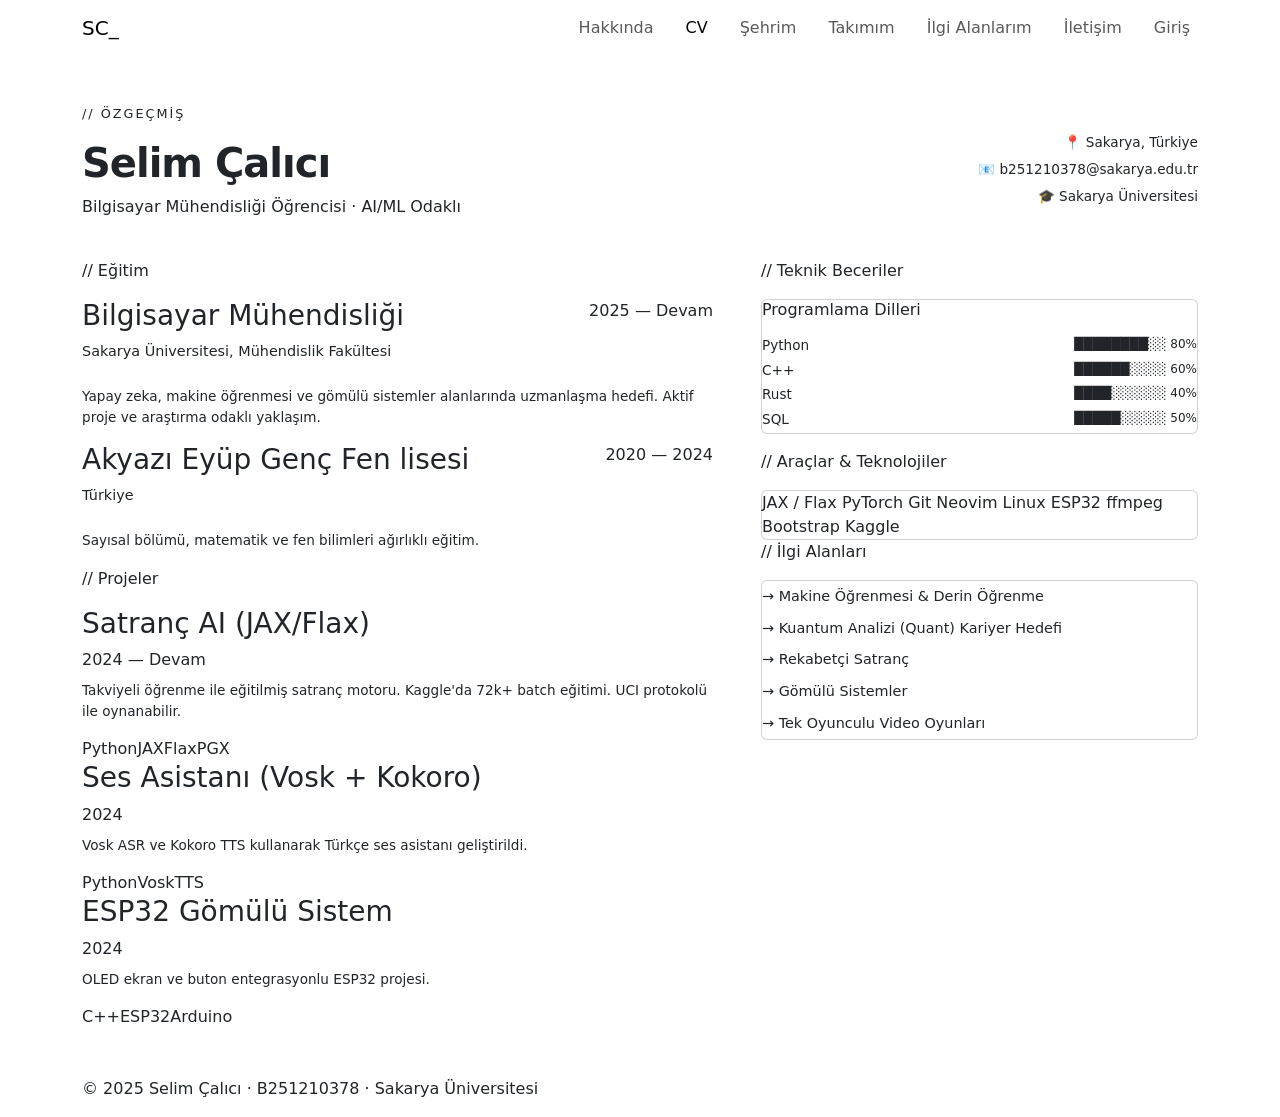
==== cv.html @ 2b118259 "Add files via upload cv eklendi ilerde düzenlenmeli" ====
<!DOCTYPE html>
<html lang="tr">
<head>
<meta charset="UTF-8">
<meta name="viewport" content="width=device-width, initial-scale=1.0">
<title>Selim Çalıcı — CV</title>
<link href="https://cdn.jsdelivr.net/npm/bootstrap@5.3.0/dist/css/bootstrap.min.css" rel="stylesheet">
<link rel="stylesheet" href="css/style.css">
</head>
<body>

<nav class="navbar navbar-expand-lg">
<div class="container">
<a class="navbar-brand" href="index.html">SC_</a>
<button class="navbar-toggler" type="button" data-bs-toggle="collapse" data-bs-target="#nav">
<span class="navbar-toggler-icon"></span>
</button>
<div class="collapse navbar-collapse" id="nav">
<ul class="navbar-nav ms-auto gap-3">
<li class="nav-item"><a class="nav-link" href="index.html">Hakkında</a></li>
<li class="nav-item"><a class="nav-link active" href="cv.html">CV</a></li>
<li class="nav-item"><a class="nav-link" href="sehrim.html">Şehrim</a></li>
<li class="nav-item"><a class="nav-link" href="takim.html">Takımım</a></li>
<li class="nav-item"><a class="nav-link" href="ilgi.html">İlgi Alanlarım</a></li>
<li class="nav-item"><a class="nav-link" href="iletisim.html">İletişim</a></li>
<li class="nav-item"><a class="nav-link" href="login.html">Giriş</a></li>
</ul>
</div>
</div>
</nav>

<main class="container py-5">

<header class="cv-header mb-4">
<div class="row align-items-center">
<div class="col-md-8">
<p class="mono" style="color:var(--accent);font-size:0.8rem;letter-spacing:2px;">// ÖZGEÇMİŞ</p>
<h1 style="font-size:2.5rem;font-weight:800;letter-spacing:-1px;">Selim Çalıcı</h1>
<p style="color:var(--muted);margin-top:0.5rem;">Bilgisayar Mühendisliği Öğrencisi · AI/ML Odaklı</p>
</div>
<div class="col-md-4 text-md-end mt-3 mt-md-0" style="color:var(--muted);font-size:0.85rem;line-height:2;">
<div>📍 Sakarya, Türkiye</div>
<div>📧 b251210378@sakarya.edu.tr</div>
<div>🎓 Sakarya Üniversitesi</div>
</div>
</div>
</header>

<div class="row g-5">
<div class="col-lg-7">

<section class="cv-section">
<p class="section-label">// Eğitim</p>
<article>
<div class="d-flex justify-content-between align-items-start">
<div>
<h3>Bilgisayar Mühendisliği</h3>
<p style="color:var(--muted);font-size:0.9rem;">Sakarya Üniversitesi, Mühendislik Fakültesi</p>
</div>
<span class="cv-date">2025 — Devam</span>
</div>
<p class="mt-2" style="font-size:0.85rem;color:var(--muted);">Yapay zeka, makine öğrenmesi ve gömülü sistemler alanlarında uzmanlaşma hedefi. Aktif proje ve araştırma odaklı yaklaşım.</p>
</article>
<article>
<div class="d-flex justify-content-between align-items-start">
<div>
<h3>Akyazı Eyüp Genç Fen lisesi</h3>
<p style="color:var(--muted);font-size:0.9rem;">Türkiye</p>
</div>
<span class="cv-date">2020 — 2024</span>
</div>
<p class="mt-2" style="font-size:0.85rem;color:var(--muted);">Sayısal bölümü, matematik ve fen bilimleri ağırlıklı eğitim.</p>
</article>
</section>

<section class="cv-section">
<p class="section-label">// Projeler</p>
<article>
<h3>Satranç AI (JAX/Flax)</h3>
<span class="cv-date">2024 — Devam</span>
<p class="mt-2" style="font-size:0.85rem;color:var(--muted);">Takviyeli öğrenme ile eğitilmiş satranç motoru. Kaggle'da 72k+ batch eğitimi. UCI protokolü ile oynanabilir.</p>
<div class="mt-2"><span class="badge-acc">Python</span><span class="badge-acc">JAX</span><span class="badge-acc">Flax</span><span class="badge-acc">PGX</span></div>
</article>
<article>
<h3>Ses Asistanı (Vosk + Kokoro)</h3>
<span class="cv-date">2024</span>
<p class="mt-2" style="font-size:0.85rem;color:var(--muted);">Vosk ASR ve Kokoro TTS kullanarak Türkçe ses asistanı geliştirildi.</p>
<div class="mt-2"><span class="badge-acc">Python</span><span class="badge-acc">Vosk</span><span class="badge-acc">TTS</span></div>
</article>
<article>
<h3>ESP32 Gömülü Sistem</h3>
<span class="cv-date">2024</span>
<p class="mt-2" style="font-size:0.85rem;color:var(--muted);">OLED ekran ve buton entegrasyonlu ESP32 projesi.</p>
<div class="mt-2"><span class="badge-acc">C++</span><span class="badge-acc">ESP32</span><span class="badge-acc">Arduino</span></div>
</article>
</section>

</div>

<aside class="col-lg-5">

<section class="cv-section">
<p class="section-label">// Teknik Beceriler</p>
<div class="card mb-3">
<h3 class="mb-3" style="font-size:1rem;">Programlama Dilleri</h3>
<div>
<div class="d-flex justify-content-between mb-1"><span style="font-size:0.85rem;">Python</span><span class="mono" style="font-size:0.75rem;color:var(--accent);">████████░░ 80%</span></div>
<div class="d-flex justify-content-between mb-1"><span style="font-size:0.85rem;">C++</span><span class="mono" style="font-size:0.75rem;color:var(--accent);">██████░░░░ 60%</span></div>
<div class="d-flex justify-content-between mb-1"><span style="font-size:0.85rem;">Rust</span><span class="mono" style="font-size:0.75rem;color:var(--accent);">████░░░░░░ 40%</span></div>
<div class="d-flex justify-content-between mb-1"><span style="font-size:0.85rem;">SQL</span><span class="mono" style="font-size:0.75rem;color:var(--accent);">█████░░░░░ 50%</span></div>
</div>
</div>
</section>

<section class="cv-section">
<p class="section-label">// Araçlar & Teknolojiler</p>
<div class="card">
<div>
<span class="badge-acc">JAX / Flax</span>
<span class="badge-acc">PyTorch</span>
<span class="badge-acc">Git</span>
<span class="badge-acc">Neovim</span>
<span class="badge-acc">Linux</span>
<span class="badge-acc">ESP32</span>
<span class="badge-acc">ffmpeg</span>
<span class="badge-acc">Bootstrap</span>
<span class="badge-acc">Kaggle</span>
</div>
</div>
</section>

<section class="cv-section">
<p class="section-label">// İlgi Alanları</p>
<div class="card">
<ul style="list-style:none;padding:0;margin:0;font-size:0.9rem;line-height:2.2;color:var(--muted);">
<li>→ Makine Öğrenmesi & Derin Öğrenme</li>
<li>→ Kuantum Analizi (Quant) Kariyer Hedefi</li>
<li>→ Rekabetçi Satranç</li>
<li>→ Gömülü Sistemler</li>
<li>→ Tek Oyunculu Video Oyunları</li>
</ul>
</div>
</section>

</aside>
</div>
</main>

<footer>
<div class="container">
<p>© 2025 Selim Çalıcı · B251210378 · Sakarya Üniversitesi</p>
</div>
</footer>

<script src="https://cdn.jsdelivr.net/npm/bootstrap@5.3.0/dist/js/bootstrap.bundle.min.js"></script>
</body>
</html>
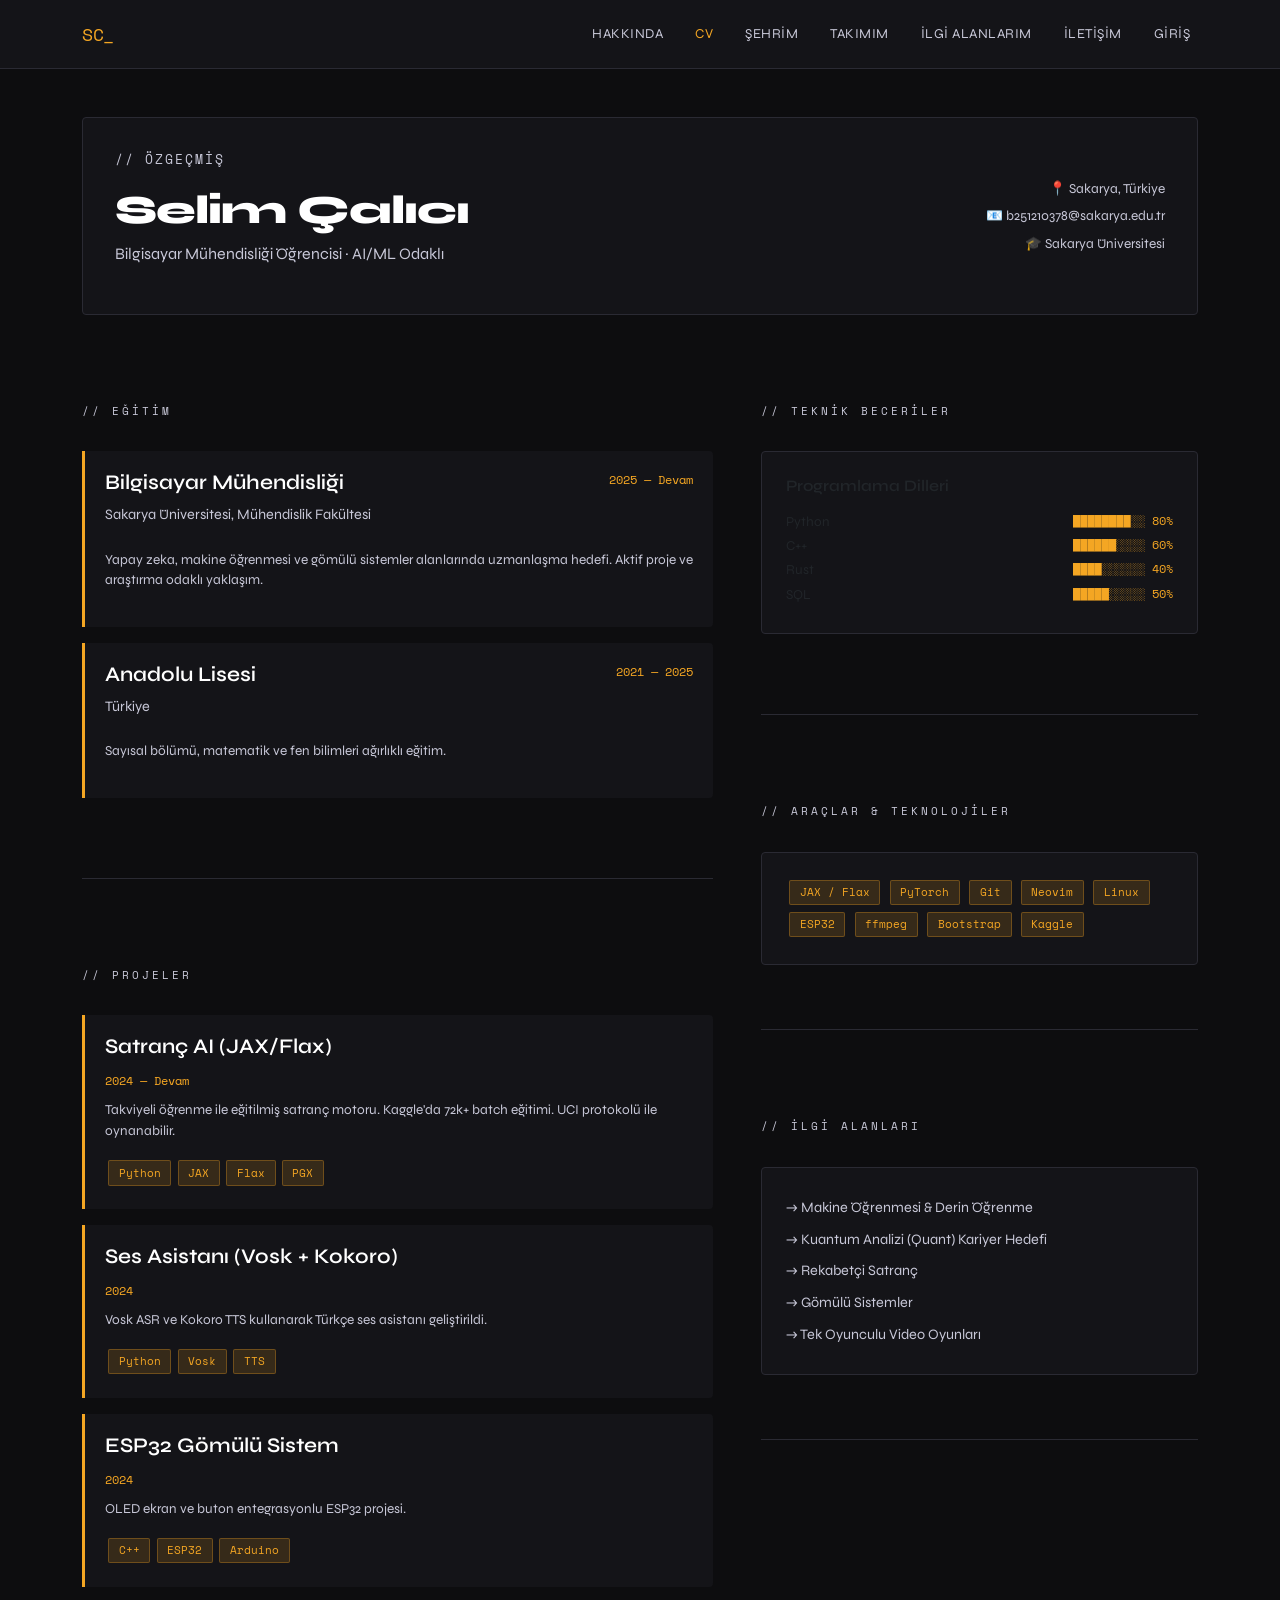
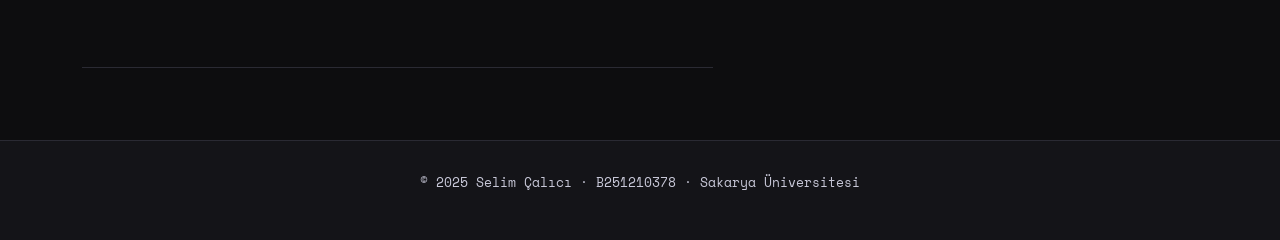
==== commit 61567737: "düzeltmeler" ====
--- a/cv.html
+++ b/cv.html
@@ -64,10 +64,10 @@
 <article>
 <div class="d-flex justify-content-between align-items-start">
 <div>
-<h3>Akyazı Eyüp Genç Fen lisesi</h3>
+<h3>Anadolu Lisesi</h3>
 <p style="color:var(--muted);font-size:0.9rem;">Türkiye</p>
 </div>
-<span class="cv-date">2020 — 2024</span>
+<span class="cv-date">2021 — 2025</span>
 </div>
 <p class="mt-2" style="font-size:0.85rem;color:var(--muted);">Sayısal bölümü, matematik ve fen bilimleri ağırlıklı eğitim.</p>
 </article>
--- a/css/style.css
+++ b/css/style.css
@@ -0,0 +1,268 @@
+@import url('https://fonts.googleapis.com/css2?family=Space+Mono:wght@400;700&family=Syne:wght@400;600;800&display=swap');
+
+:root {
+--bg: #0d0d0f;
+--bg2: #141418;
+--bg3: #1c1c22;
+--border: #2a2a33;
+--text: #ffffff;
+--muted: #c8c8d8;
+--accent: #f4a623;
+--accent2: #e8380d;
+--white: #ffffff;
+}
+
+* { margin: 0; padding: 0; box-sizing: border-box; }
+
+body {
+background: var(--bg);
+color: var(--text);
+font-family: 'Syne', sans-serif;
+min-height: 100vh;
+}
+
+code, .mono { font-family: 'Space Mono', monospace; }
+
+/* NAV */
+.navbar {
+background: var(--bg2) !important;
+border-bottom: 1px solid var(--border);
+padding: 1rem 0;
+}
+.navbar-brand {
+font-family: 'Space Mono', monospace;
+color: var(--accent) !important;
+font-size: 1.1rem;
+letter-spacing: -0.5px;
+}
+.nav-link {
+color: var(--muted) !important;
+font-size: 0.85rem;
+letter-spacing: 0.5px;
+text-transform: uppercase;
+transition: color 0.2s;
+}
+.nav-link:hover, .nav-link.active {
+color: var(--accent) !important;
+}
+.navbar-toggler { border-color: var(--border); }
+.navbar-toggler-icon { filter: invert(1); }
+
+/* HERO */
+.hero {
+padding: 6rem 0 4rem;
+border-bottom: 1px solid var(--border);
+}
+.hero-tag {
+font-family: 'Space Mono', monospace;
+font-size: 0.75rem;
+color: var(--accent);
+letter-spacing: 2px;
+text-transform: uppercase;
+margin-bottom: 1rem;
+}
+.hero h1 {
+font-size: clamp(2.5rem, 6vw, 5rem);
+font-weight: 800;
+line-height: 1;
+letter-spacing: -2px;
+margin-bottom: 1.5rem;
+}
+.hero h1 span { color: var(--accent); }
+.hero p { color: var(--muted); font-size: 1.1rem; max-width: 560px; line-height: 1.7; }
+
+/* SECTIONS */
+section { padding: 4rem 0; border-bottom: 1px solid var(--border); }
+.section-label {
+font-family: 'Space Mono', monospace;
+font-size: 0.7rem;
+color: var(--accent);
+letter-spacing: 3px;
+text-transform: uppercase;
+margin-bottom: 2rem;
+}
+h2 { font-size: 2rem; font-weight: 800; letter-spacing: -1px; margin-bottom: 1rem; }
+h3 { font-size: 1.3rem; font-weight: 600; }
+
+/* CARDS */
+.card {
+background: var(--bg2);
+border: 1px solid var(--border);
+border-radius: 4px;
+padding: 1.5rem;
+transition: border-color 0.2s;
+}
+.card:hover { border-color: var(--accent); }
+.card-img-top { border-radius: 2px; height: 200px; object-fit: cover; }
+
+/* BUTTONS */
+.btn-accent {
+background: var(--accent);
+color: #000;
+border: none;
+font-family: 'Space Mono', monospace;
+font-size: 0.8rem;
+padding: 0.6rem 1.4rem;
+border-radius: 2px;
+font-weight: 700;
+letter-spacing: 0.5px;
+transition: opacity 0.2s;
+}
+.btn-accent:hover { opacity: 0.85; color: #000; }
+.btn-outline-acc {
+background: transparent;
+color: var(--accent);
+border: 1px solid var(--accent);
+font-family: 'Space Mono', monospace;
+font-size: 0.8rem;
+padding: 0.6rem 1.4rem;
+border-radius: 2px;
+font-weight: 700;
+transition: all 0.2s;
+}
+.btn-outline-acc:hover { background: var(--accent); color: #000; }
+
+/* SLIDER */
+.slider-wrap { position: relative; overflow: hidden; border-radius: 4px; }
+.slider-wrap img { width: 100%; height: 420px; object-fit: cover; display: none; }
+.slider-wrap img.active { display: block; }
+.slider-controls { position: absolute; bottom: 1rem; right: 1rem; display: flex; gap: 0.5rem; }
+.slider-btn {
+background: rgba(0,0,0,0.6);
+border: 1px solid var(--accent);
+color: var(--accent);
+width: 36px; height: 36px;
+border-radius: 2px;
+cursor: pointer;
+font-size: 1rem;
+display: flex; align-items: center; justify-content: center;
+transition: background 0.2s;
+}
+.slider-btn:hover { background: var(--accent); color: #000; }
+.slider-dots { display: flex; gap: 6px; margin-top: 0.75rem; }
+.dot { width: 8px; height: 8px; background: var(--border); border-radius: 50%; cursor: pointer; transition: background 0.2s; }
+.dot.active { background: var(--accent); }
+
+/* FORM */
+.form-control, .form-select {
+background: var(--bg3);
+border: 1px solid var(--border);
+color: var(--text);
+border-radius: 2px;
+padding: 0.65rem 1rem;
+}
+.form-control:focus, .form-select:focus {
+background: var(--bg3);
+border-color: var(--accent);
+color: var(--text);
+box-shadow: 0 0 0 3px rgba(244,166,35,0.15);
+}
+.form-label { font-size: 0.8rem; color: var(--muted); letter-spacing: 0.5px; text-transform: uppercase; margin-bottom: 0.4rem; }
+.form-check-input:checked { background-color: var(--accent); border-color: var(--accent); }
+.invalid-feedback { font-size: 0.75rem; }
+.input-error { border-color: var(--accent2) !important; }
+
+/* SEMANTIC CV */
+.cv-header { padding: 2rem; background: var(--bg2); border: 1px solid var(--border); border-radius: 4px; margin-bottom: 1.5rem; }
+.cv-section { margin-bottom: 1.5rem; }
+.cv-section article {
+padding: 1.25rem;
+background: var(--bg2);
+border-left: 3px solid var(--accent);
+border-radius: 0 4px 4px 0;
+margin-bottom: 1rem;
+}
+.cv-date { font-family: 'Space Mono', monospace; font-size: 0.75rem; color: var(--accent); }
+
+/* BADGE */
+.badge-acc {
+display: inline-block;
+background: rgba(244,166,35,0.15);
+color: var(--accent);
+border: 1px solid rgba(244,166,35,0.3);
+font-family: 'Space Mono', monospace;
+font-size: 0.7rem;
+padding: 0.2rem 0.6rem;
+border-radius: 2px;
+margin: 0.2rem;
+}
+
+/* BOOK GRID */
+.book-card {
+background: var(--bg2);
+border: 1px solid var(--border);
+border-radius: 4px;
+padding: 1.25rem;
+height: 100%;
+transition: border-color 0.2s, transform 0.2s;
+}
+.book-card:hover { border-color: var(--accent); transform: translateY(-2px); }
+.book-cover {
+width: 80px; height: 110px;
+object-fit: cover;
+border-radius: 2px;
+margin-bottom: 0.75rem;
+background: var(--bg3);
+}
+.book-title { font-weight: 600; font-size: 0.95rem; margin-bottom: 0.25rem; }
+.book-author { font-size: 0.8rem; color: var(--muted); }
+
+/* LOGIN */
+.login-wrap {
+min-height: 100vh;
+display: flex;
+align-items: center;
+justify-content: center;
+}
+.login-box {
+background: var(--bg2);
+border: 1px solid var(--border);
+border-radius: 4px;
+padding: 2.5rem;
+width: 100%;
+max-width: 420px;
+}
+.login-logo {
+font-family: 'Space Mono', monospace;
+font-size: 1.5rem;
+color: var(--accent);
+margin-bottom: 2rem;
+text-align: center;
+}
+
+/* TABLE */
+table { color: var(--text) !important; }
+thead { background: var(--bg3); }
+td, th { border-color: var(--border) !important; padding: 0.75rem 1rem !important; }
+
+/* ALERTS */
+.alert-acc { background: rgba(244,166,35,0.1); border: 1px solid var(--accent); color: var(--accent); border-radius: 4px; padding: 1rem; margin-bottom: 1rem; }
+.alert-err { background: rgba(232,56,13,0.1); border: 1px solid var(--accent2); color: var(--accent2); border-radius: 4px; padding: 1rem; margin-bottom: 1rem; }
+
+/* FOOTER */
+footer {
+background: var(--bg2);
+border-top: 1px solid var(--border);
+padding: 2rem 0;
+text-align: center;
+color: var(--muted);
+font-size: 0.8rem;
+font-family: 'Space Mono', monospace;
+}
+
+/* STAT BOX */
+.stat-box {
+border: 1px solid var(--border);
+padding: 1.5rem;
+border-radius: 4px;
+text-align: center;
+}
+.stat-num { font-size: 2.5rem; font-weight: 800; color: var(--accent); font-family: 'Space Mono', monospace; }
+.stat-label { font-size: 0.75rem; color: var(--muted); text-transform: uppercase; letter-spacing: 1px; }
+
+@media (max-width: 768px) {
+.hero { padding: 3rem 0 2rem; }
+.hero h1 { font-size: 2.5rem; }
+.slider-wrap img { height: 240px; }
+}
+p { color: #c8c8d8 !important; }
